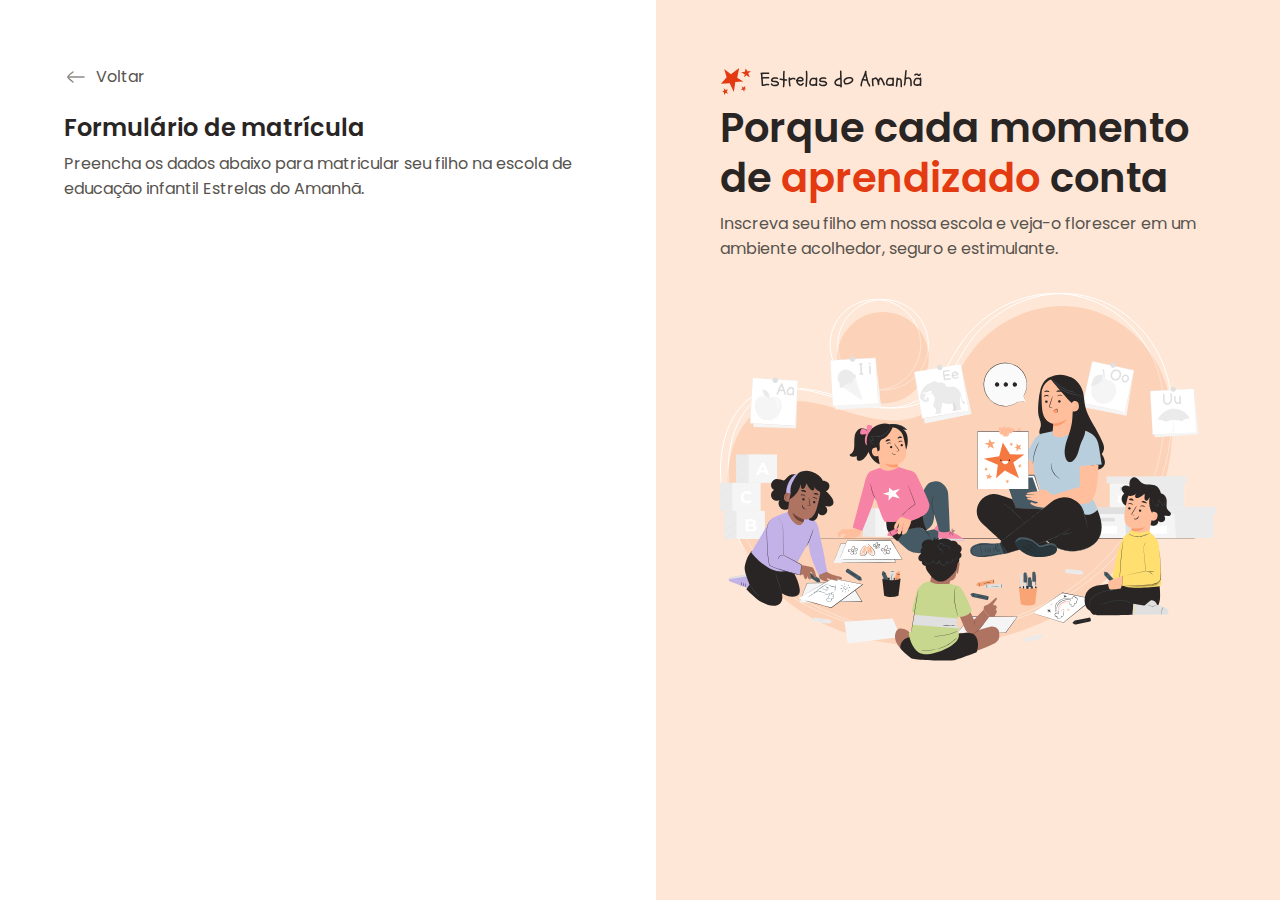
==== form-matricula/index.html @ 267fdade "Conteúdo aside e main" ====
<!DOCTYPE html>
<html lang="pt=br">
<head>
    <meta charset="UTF-8">
    <meta name="viewport" content="width=device-width, initial-scale=1.0">
    <title>Estrelas do Amanhã</title>

    <link rel="stylesheet" href="styles/index.css">

    <link rel="preconnect" href="https://fonts.googleapis.com">
    <link rel="preconnect" href="https://fonts.gstatic.com" crossorigin>
    <link href="https://fonts.googleapis.com/css2?family=Poppins:ital,wght@0,100;0,200;0,300;0,400;0,500;0,600;0,700;0,800;0,900;1,100;1,200;1,300;1,400;1,500;1,600;1,700;1,800;1,900&display=swap" rel="stylesheet">

</head>
<body>
    <div id="app">
        <main>
            <div class="main-container">
                <div class="back">
                    <img src="assets/icons/arrow-left-02.svg" alt="Icone de voltar">
                    <span>Voltar</span>
                </div>

                <h1>Formulário de matrícula</h1>
                <p>
                Preencha os dados abaixo para matricular seu
                filho na escola de educação infantil Estrelas do Amanhã.
                </p>
            </div>
        </main>

        <aside>
            <div class="aside-container">
                <header>
                    <img src="assets/logo.svg" alt="logo Estrelas do Amanhã">
                    <h2>Porque cada momento de 
                        <spam>
                        aprendizado 
                        </spam>
                       conta
                    </h2>
                    <p>Inscreva seu filho em nossa escola e veja-o florescer em um ambiente acolhedor, seguro e estimulante.</p>
                </header>

                <img src="assets/Illustration.svg" alt="Ilustração de uma professoras com crianças prestando atenção">
            </div>
        </aside>
    </div>
</body>
</html>
---- form-matricula/styles/index.css ----
@import url(global.css);
@import url(layout.css);
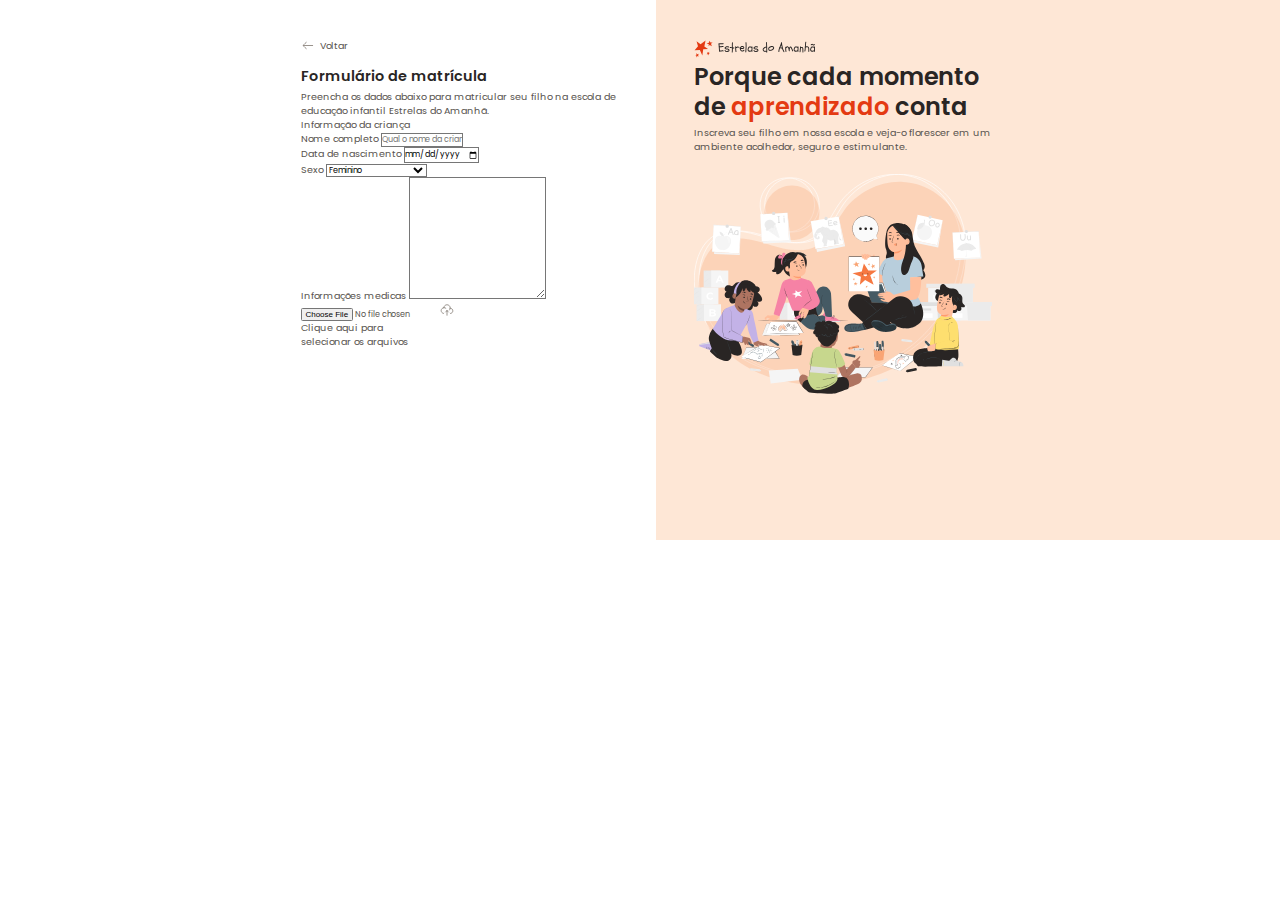
==== commit 4f480b2e: "Iniciando o formulário" ====
--- a/form-matricula/index.html
+++ b/form-matricula/index.html
@@ -26,6 +26,49 @@
                 Preencha os dados abaixo para matricular seu
                 filho na escola de educação infantil Estrelas do Amanhã.
                 </p>
+
+                <form action="#" method="post" enctype="multipart/form-data">
+                    <fildset class="child-info">
+                        <legend>Informação da criança</legend>
+
+                        <div class="input-wrapper">
+                            <label for="fullname">Nome completo</label>
+                            <input id="fullname" name="fullname" type="text" placeholder="Qual o nome da criança">
+                        </div>
+
+                        <div class="input-wrapper">
+                            <label for="birth">Data de nascimento</label>
+                            <input id="birth" name="birth" type="date" lang="pt-BR">
+                        </div>
+
+                        <div class="select-wrapper">
+                            <label for="gender">Sexo</label>
+                            <select name="gender" id="gender">
+                                <option value="female">Feminino</option>
+                                <option value="male">Masculino</option>
+                                <option value="na">Prefiro não responder</option>
+                            </select>
+                        </div>
+
+                        <div class="textarea-wrapper">
+                            <label for="medical-info">Informações medicas</label>   
+                            <textarea
+                                name="medical-info"
+                                id="medical-info"
+                                cols="30" rows="10"
+                                placeholder="A criança possui alguma condição médica que a escola
+                                deve estar ciente? (Se sim, especifique)">
+                            </textarea>
+                        </div>
+
+                        <div class="droparea-wrapper">
+                            <input type="file" id="birth-file" name="birth-file">
+                            <img src="assets/icons/cloud-upload.svg" alt="">
+                            <p>Clique aqui para <br> selecionar os arquivos </p>
+                        </div>
+
+                    </fildset>
+                </form>
             </div>
         </main>
 
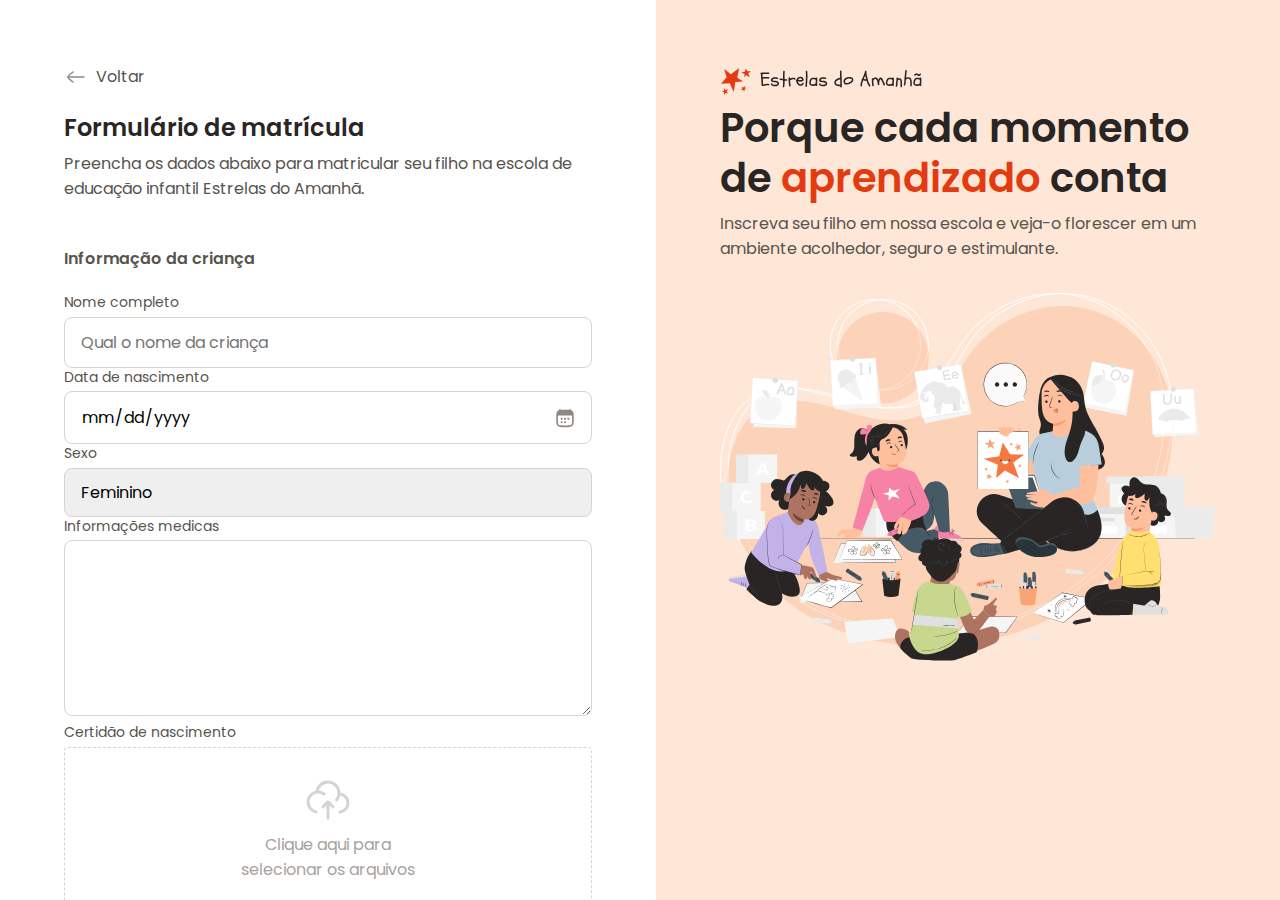
==== commit a5d0398d: "Atualização campo de envio de arquivos" ====
--- a/form-matricula/index.html
+++ b/form-matricula/index.html
@@ -52,19 +52,25 @@
 
                         <div class="textarea-wrapper">
                             <label for="medical-info">Informações medicas</label>   
-                            <textarea
-                                name="medical-info"
-                                id="medical-info"
-                                cols="30" rows="10"
-                                placeholder="A criança possui alguma condição médica que a escola
-                                deve estar ciente? (Se sim, especifique)">
+                            <textarea name="medical-info" id="medical-info" cols="30" rows="6"
+                            placeholder="A criança possui alguma condição médica que a escola
+                            deve estar ciente? (Se sim, especifique)">
                             </textarea>
                         </div>
 
                         <div class="droparea-wrapper">
+                            <label for="birth-file">Certidão de nascimento</label>
+
+                            <div class="dropzone">
+
                             <input type="file" id="birth-file" name="birth-file">
-                            <img src="assets/icons/cloud-upload.svg" alt="">
+                            <svg width="48" height="48" viewBox="0 0 48 48" fill="none" xmlns="http://www.w3.org/2000/svg">
+                                <path d="M34.9552 18.0221C34.97 18.022 34.985 18.022 35 18.022C39.9706 18.022 44 22.0588 44 27.0386C44 31.6796 40.5 35.5016 36 36M34.9552 18.0221C34.9848 17.6921 35 17.3579 35 17.0202C35 10.9339 30.0752 6 24 6C18.2465 6 13.5247 10.4253 13.0408 16.0638M34.9552 18.0221C34.7506 20.2952 33.8572 22.3692 32.4856 24.033M13.0408 16.0638C7.96796 16.5475 4 20.8278 4 26.0366C4 30.8834 7.43552 34.9264 12 35.8546M13.0408 16.0638C13.3565 16.0337 13.6765 16.0183 14 16.0183C16.2516 16.0183 18.3295 16.7639 20.001 18.022" stroke="#D6D3D1" stroke-width="3" stroke-linecap="round" stroke-linejoin="round"/>
+                                <path d="M24 26V42M24 26C22.5996 26 19.9831 29.9886 19 31M24 26C25.4004 26 28.017 29.9886 29 31" stroke="#D6D3D1" stroke-width="3" stroke-linecap="round" stroke-linejoin="round"/>
+                            </svg>
+                                
                             <p>Clique aqui para <br> selecionar os arquivos </p>
+                            </div>
                         </div>
 
                     </fildset>
--- a/form-matricula/styles/index.css
+++ b/form-matricula/styles/index.css
@@ -1,2 +1,3 @@
 @import url(global.css);
-@import url(layout.css);+@import url(layout.css);
+@import url(forms.css);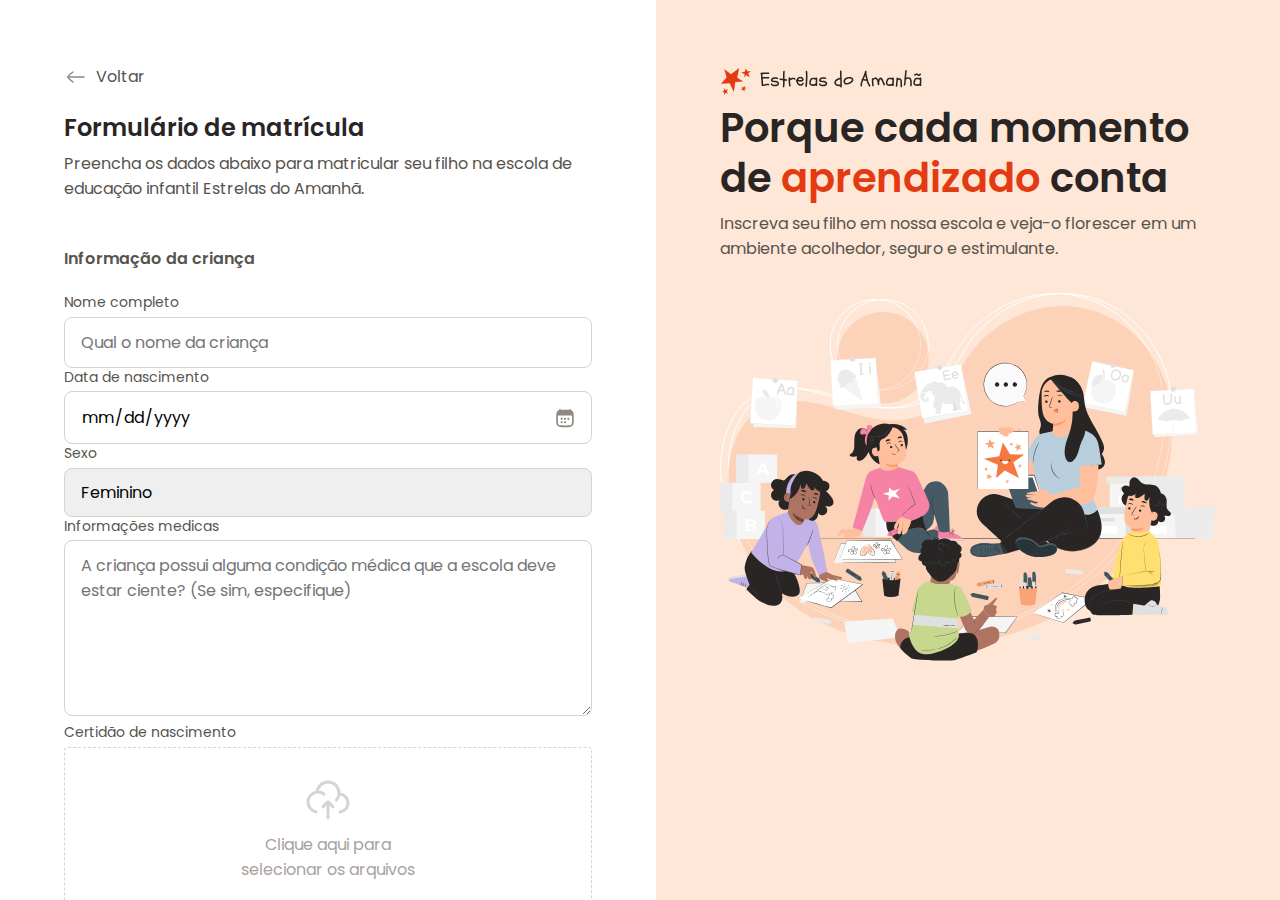
==== commit eaa34182: "Configurando endereço" ====
--- a/form-matricula/index.html
+++ b/form-matricula/index.html
@@ -52,10 +52,11 @@
 
                         <div class="textarea-wrapper">
                             <label for="medical-info">Informações medicas</label>   
-                            <textarea name="medical-info" id="medical-info" cols="30" rows="6"
-                            placeholder="A criança possui alguma condição médica que a escola
-                            deve estar ciente? (Se sim, especifique)">
-                            </textarea>
+                            <textarea name="medical-info" id="medical-info"
+                                cols="30" rows="6"
+                                placeholder="A criança possui alguma condição médica que a escola deve estar ciente? (Se sim, especifique)"
+                            ></textarea>
+                        
                         </div>
 
                         <div class="droparea-wrapper">
@@ -70,6 +71,40 @@
                             </svg>
                                 
                             <p>Clique aqui para <br> selecionar os arquivos </p>
+                            </div>
+                        </div>
+
+                    </fildset>
+
+                    <fildset class="address">
+                        <legend>Endereço residencial</legend>
+
+                        <div class="input-wrapper">
+                            <label for="cep">CEP</label>
+                            <input type="text" id="cep" name="cep">
+                        </div>
+
+                        <div class="flex">
+                            <div class="input-wrapper flex-2">
+                                <label for="street">Rua</label>
+                                <input type="text" id="street" name="street" value="Rua das Flores" disabled>
+                            </div>
+
+                            <div class="input-wrapper flex-1">
+                                <label for="number">Número</label>
+                                <input type="number" id="number" name="number">
+                            </div>
+                        </div>
+
+                        <div class="flex">
+                            <div class="input-wrapper flex-2">
+                                <label for="city">Cidade</label>
+                                <input type="text" id="city" name="city" value="Fortaleza" disabled>
+                            </div>
+
+                            <div class="input-wrapper flex-1">
+                                <label for="state">Estado</label>
+                                <input type="text" id="state" name="state" value="CE" disabled>
                             </div>
                         </div>
 
